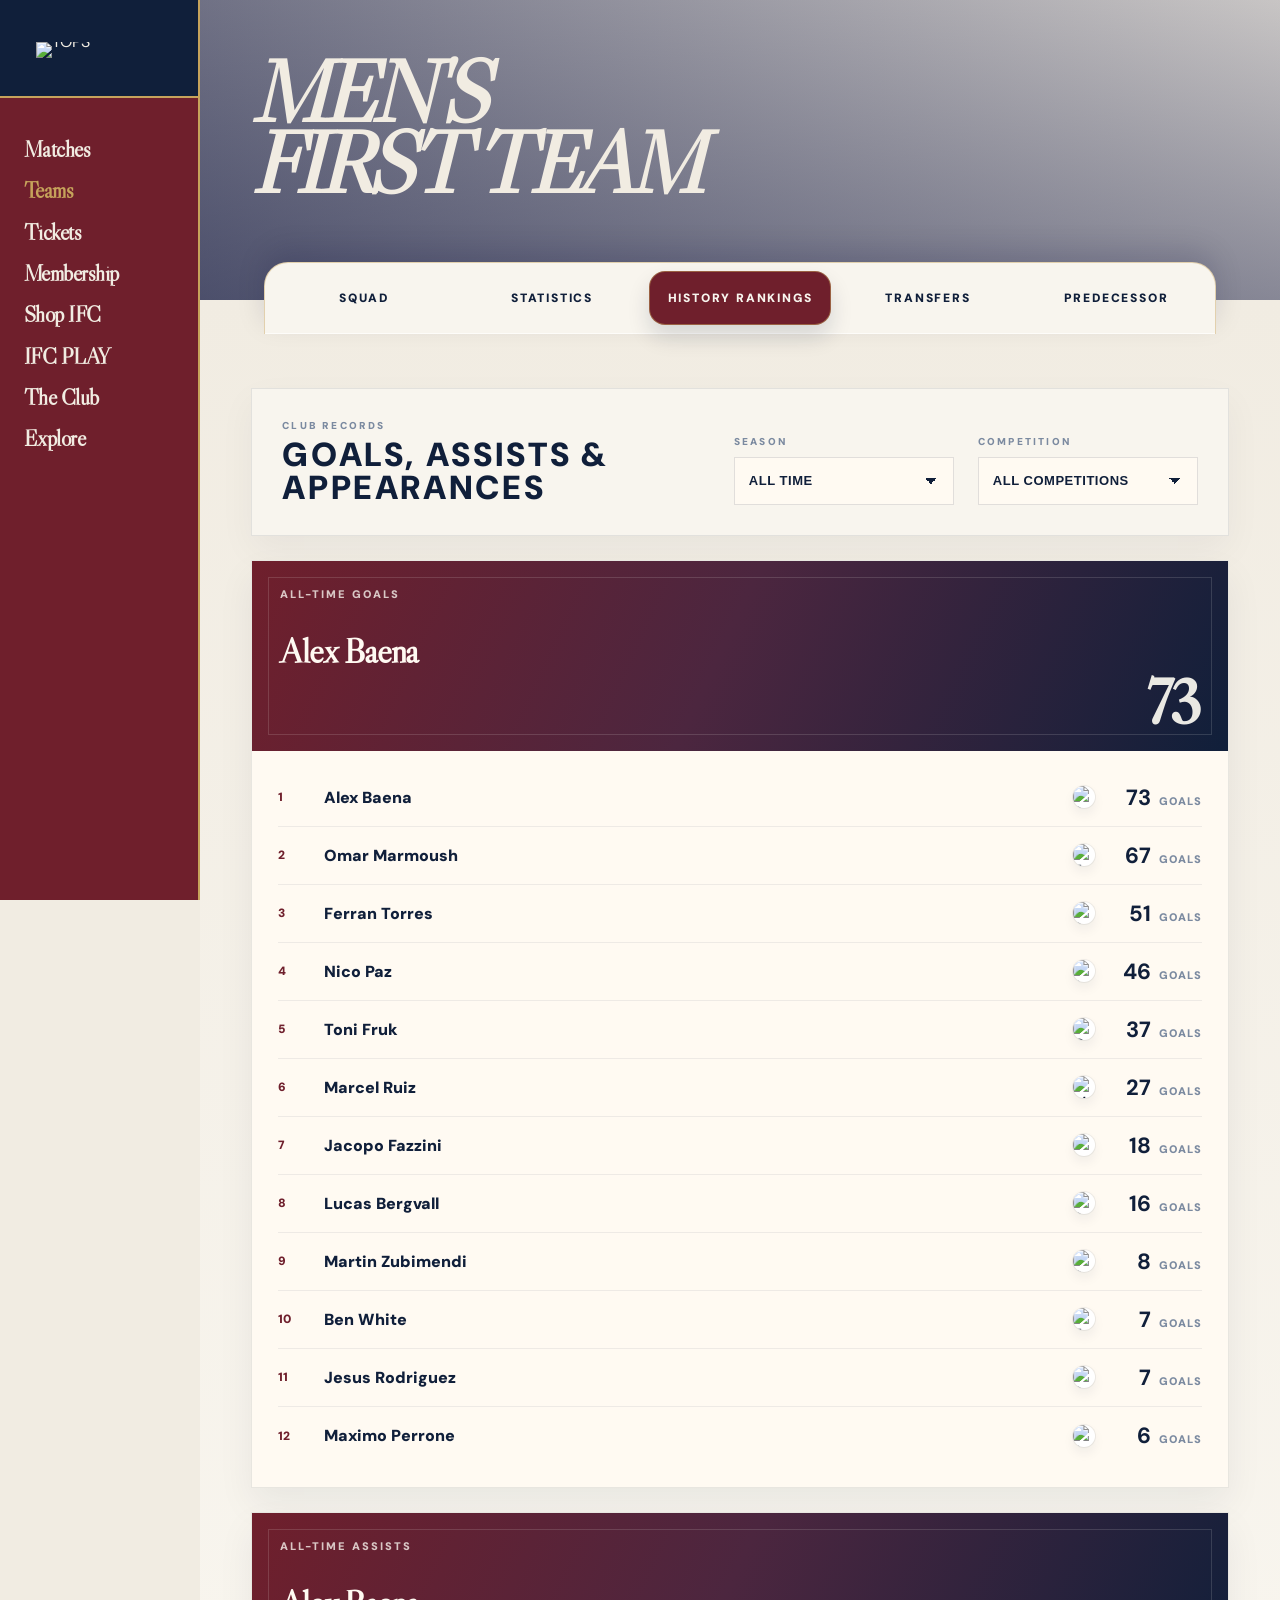
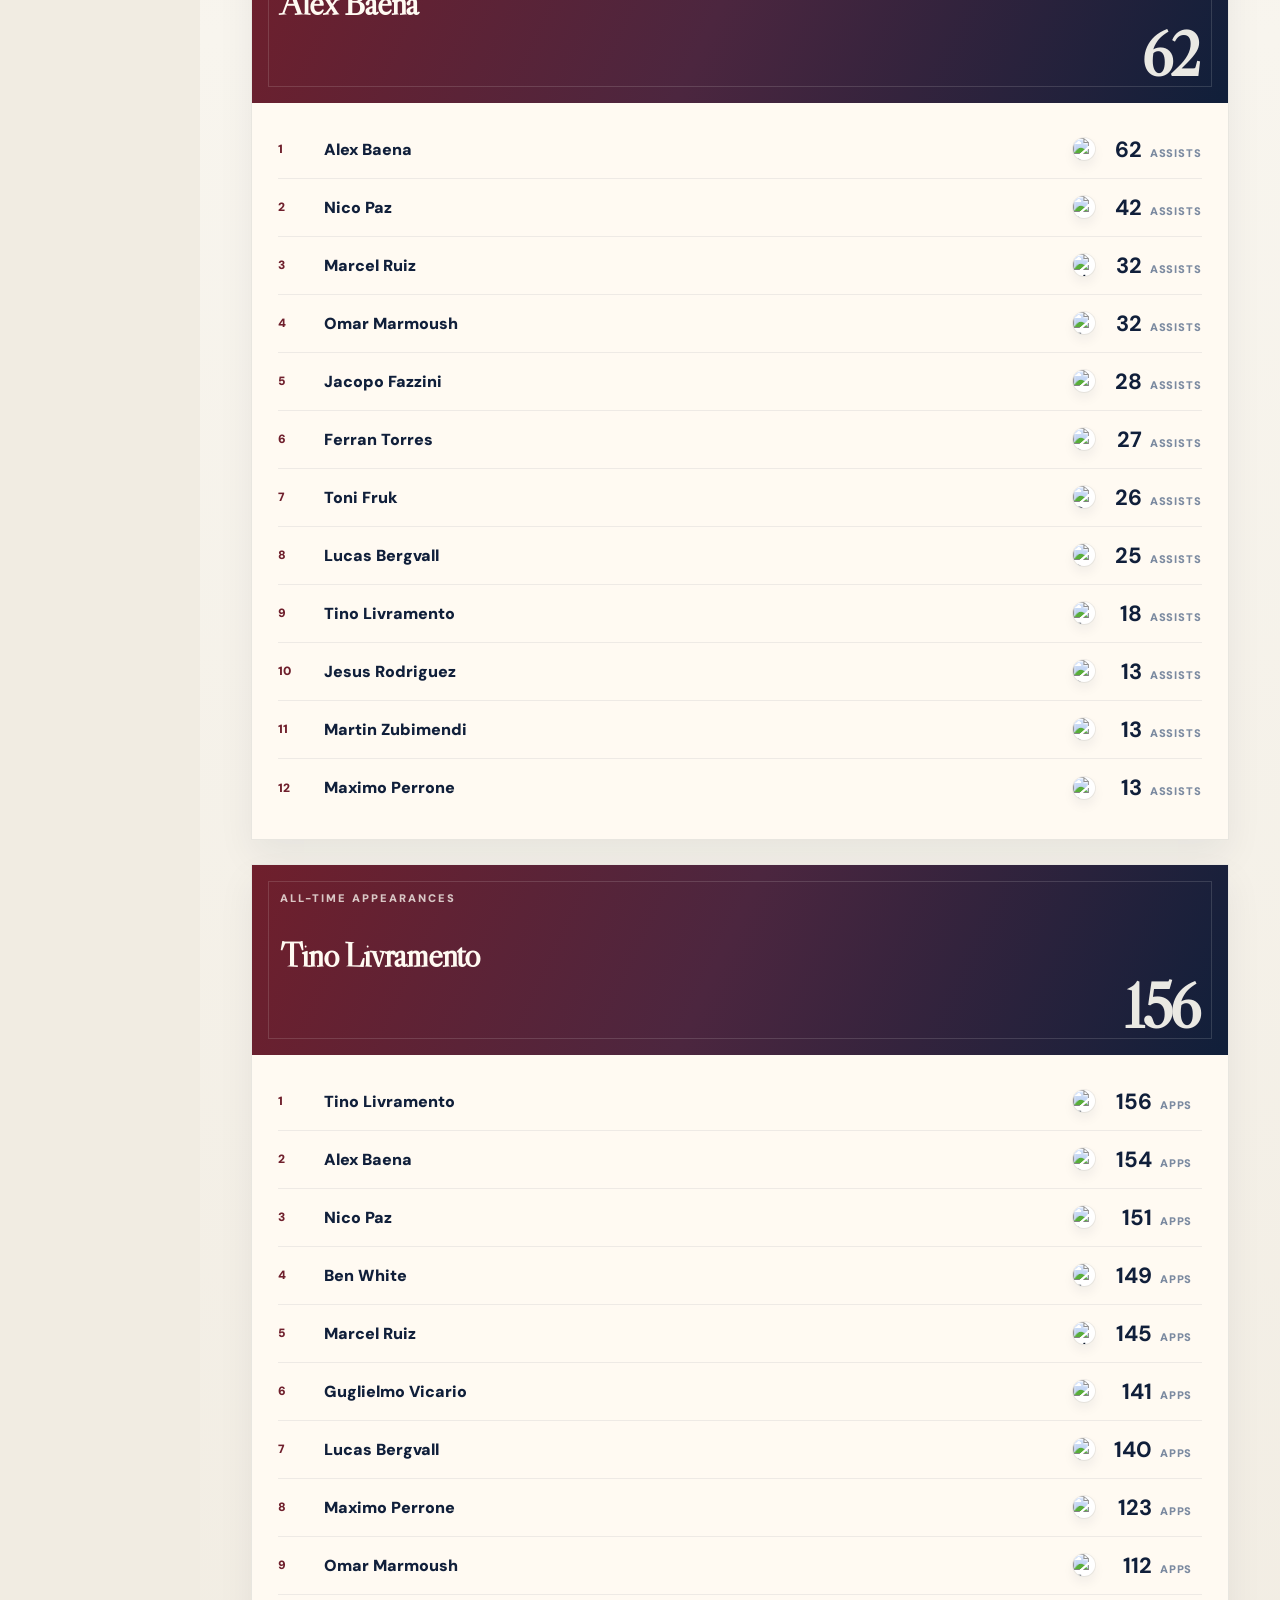
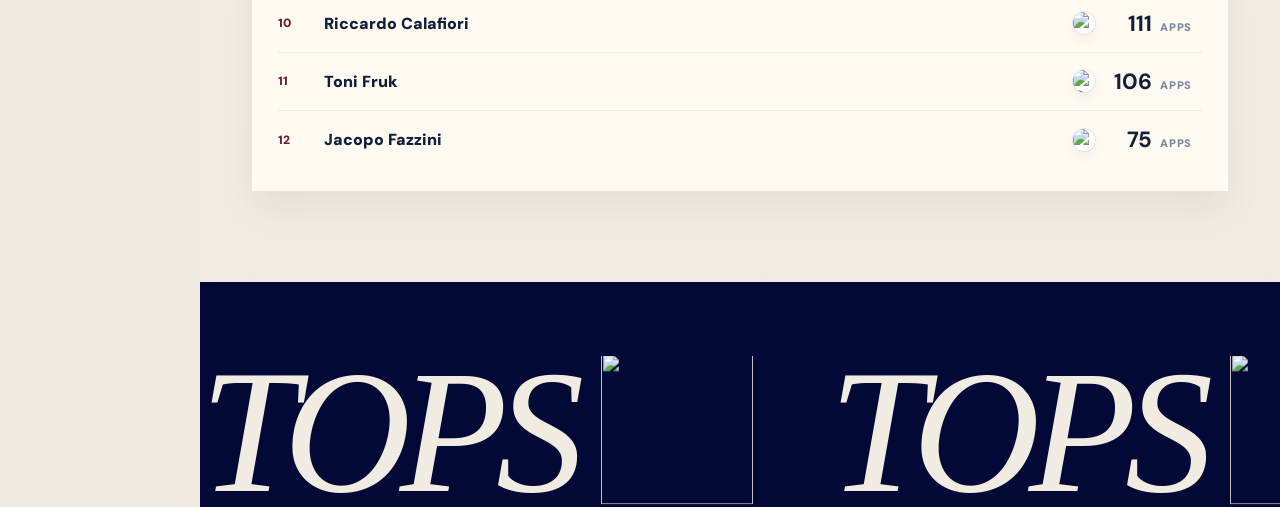
==== history-rankings.html @ 29969f48 "Refine player profiles and rankings" ====
<!doctype html>
<html lang="en">
<head>
  <meta charset="utf-8" />
  <meta name="viewport" content="width=device-width, initial-scale=1" />
  <title>History Rankings | TOPS</title>
  <link rel="preconnect" href="https://fonts.googleapis.com">
  <link rel="preconnect" href="https://fonts.gstatic.com" crossorigin>
  <link href="https://fonts.googleapis.com/css2?family=DM+Sans:wght@400;500;600;700;800;900&family=Libre+Caslon+Display&display=swap" rel="stylesheet">
  <style>
    :root{--ink:#071426;--navy:#101f3a;--burgundy:#6f1f2c;--warm:#f1ece2;--paper:#faf8f3;--line:#101f3a18;--gold:#c6a35b;--muted:#6e7f94}
    *{box-sizing:border-box}
    body{margin:0;background:var(--warm);color:var(--ink);font-family:"DM Sans",sans-serif}
    a{color:inherit;text-decoration:none}
    .rail{position:fixed;z-index:9;inset:0 auto 0 0;width:200px;background:var(--burgundy);color:var(--warm);border-right:2px solid var(--gold);padding:0;display:flex;flex-direction:column;align-items:stretch}
    .rail-brand{display:grid;place-items:center;width:100%;padding:42px 24px 38px;margin:0 0 40px;background:var(--navy);border-bottom:2px solid var(--gold)}.tops-wordmark{display:block;width:126px;max-width:100%;line-height:0;margin:0 auto}.tops-wordmark img{display:block;width:100%;height:auto}
    .rail nav{display:flex;flex-direction:column;gap:18px;padding:0 24px;margin-top:0;color:var(--warm);font:700 22px/1.06 "Libre Caslon Display",Georgia,serif;letter-spacing:-.025em}
    .rail nav a:hover,.rail nav a.active,.rail nav a.is-submenu-active{color:var(--gold)}
    .rail-submenu{position:fixed;z-index:8;top:0;bottom:0;left:200px;width:min(620px,calc(100vw - 200px));background:#f8f5ee;color:var(--navy);border:1px solid var(--burgundy);border-left-width:2px;padding:118px 40px 42px;opacity:0;transform:translateX(-18px);pointer-events:none;transition:opacity .28s ease,transform .28s ease}
    body.submenu-open .rail-submenu{opacity:1;transform:translateX(0);pointer-events:auto}
    .rail-submenu-kicker{margin:0 0 30px;font-size:10px;font-weight:800;letter-spacing:.22em;text-transform:uppercase;color:var(--burgundy)}
    .rail-submenu-list{margin:0;padding:0;list-style:none;border-top:1px solid #101f3a18}
    .rail-submenu-list a{display:flex;align-items:center;justify-content:space-between;gap:34px;padding:28px 0;border-bottom:1px solid #101f3a18;font:clamp(34px,4.2vw,58px)/.95 "Libre Caslon Display",Georgia,serif;letter-spacing:-.035em}
    .rail-submenu-list a:after{content:">";font-family:Georgia,serif;font-size:.82em;line-height:1;transition:transform .2s ease}.rail-submenu-list a:hover{color:var(--burgundy)}.rail-submenu-list a:hover:after{transform:translateX(6px)}
    .page{margin-left:200px;min-height:100vh}
    .team-header{position:relative;min-height:300px;padding:56px 0 0;background:linear-gradient(90deg,rgba(2,9,54,.50),rgba(2,9,54,.10)),url('assets/first-team-header.webp') center/cover no-repeat;display:flex;flex-direction:column;justify-content:space-between}
    .team-header:before{content:"";position:absolute;inset:0;background:linear-gradient(180deg,rgba(2,9,54,.08),rgba(2,9,54,.38));pointer-events:none}.team-heading{position:relative;z-index:1;padding:0 clamp(28px,4vw,64px) 42px}
    h1{font:italic 800 clamp(54px,6.8vw,108px)/.82 "Libre Caslon Display",Georgia,serif;margin:0;color:#f1ece2;letter-spacing:-.055em}h1 span{display:block}
    .tabs{--tab-radius:24px;position:relative;z-index:2;width:min(1180px,calc(100% - clamp(56px,10vw,160px)));margin:0 auto -34px;min-height:72px;background:#f8f5ee;border:1px solid #c6a35b70;border-bottom:0;border-radius:var(--tab-radius) var(--tab-radius) 0 0;display:grid;grid-template-columns:repeat(5,1fr);gap:6px;align-items:start;padding:8px;color:var(--navy);box-shadow:0 -1px 0 #ffffffb0 inset,0 -12px 28px #02093622}
    .tabs a{height:54px;display:grid;place-items:center;border-radius:16px;border:1px solid transparent;font-size:12px;font-weight:900;text-transform:uppercase;letter-spacing:.15em;text-align:center;color:var(--navy);transition:background .22s ease,color .22s ease,border-color .22s ease,box-shadow .22s ease}.tabs a:hover{border-color:#6f1f2c2e;background:#efe7dc;color:var(--burgundy)}.tabs a.active{background:var(--burgundy);border-color:#c6a35b80;color:#f8f5ee;box-shadow:0 12px 22px #101f3a24}
    .rankings{padding:88px clamp(24px,4vw,64px) 90px;background:linear-gradient(180deg,#f1ece2 0%,#f8f5ee 42%,#f1ece2 100%)}
    .record-toolbar{display:grid;grid-template-columns:1fr auto auto;gap:24px;align-items:end;background:#f8f5ee;border:1px solid #101f3a18;padding:30px;margin-bottom:24px;box-shadow:0 14px 34px #101f3a0c}
    .record-copy p{margin:0 0 6px;color:#7b8aa0;font-size:10px;font-weight:900;letter-spacing:.22em;text-transform:uppercase}.record-copy h2{margin:0;color:var(--navy);font:900 clamp(24px,2.6vw,34px)/1 "DM Sans",sans-serif;letter-spacing:.08em;text-transform:uppercase}
    .select-field{display:grid;gap:9px}.select-field span{color:#7b8aa0;font-size:10px;font-weight:900;letter-spacing:.22em;text-transform:uppercase}.select-field select{appearance:none;min-width:220px;height:48px;border:1px solid #101f3a20;background:#fffaf2;color:var(--navy);padding:0 42px 0 14px;font-size:13px;font-weight:800;letter-spacing:.04em;text-transform:uppercase;background-image:linear-gradient(45deg,transparent 50%,var(--navy) 50%),linear-gradient(135deg,var(--navy) 50%,transparent 50%);background-position:calc(100% - 22px) 20px,calc(100% - 16px) 20px;background-size:6px 6px,6px 6px;background-repeat:no-repeat}
    .ranking-grid{display:grid;grid-template-columns:repeat(3,minmax(260px,1fr));gap:24px}.ranking-panel{background:#fffaf2;border:1px solid #101f3a18;min-width:0;box-shadow:0 16px 34px #101f3a10}.leader{position:relative;min-height:190px;padding:26px 28px;background:linear-gradient(115deg,var(--burgundy) 0%,#4c263f 48%,var(--navy) 100%);color:#fff;overflow:hidden}.leader:after{content:"";position:absolute;inset:16px;border:1px solid #f8f5ee24;pointer-events:none}.leader-kicker{position:relative;z-index:1;margin:0 0 34px;color:#f8f5eec8;font-size:11px;font-weight:900;letter-spacing:.18em;text-transform:uppercase}.leader-name{position:relative;z-index:1;max-width:66%;font:800 clamp(29px,2.7vw,42px)/.92 "Libre Caslon Display",Georgia,serif;letter-spacing:-.035em;color:#fffaf2}.leader-value{position:absolute;z-index:1;right:30px;bottom:22px;font:800 clamp(54px,4.9vw,78px)/.82 "Libre Caslon Display",Georgia,serif;letter-spacing:-.055em;color:#f8f5eef0}
    .ranking-list{margin:0;padding:18px 26px 22px;list-style:none}.ranking-row{display:grid;grid-template-columns:32px minmax(0,1fr) 24px 92px;gap:14px;align-items:center;min-height:58px;border-bottom:1px solid #101f3a12}.ranking-row:last-child{border-bottom:0}.rank{color:var(--burgundy);font-size:12px;font-weight:900}.player-name{min-width:0;color:var(--navy);font-size:16px;font-weight:900;white-space:nowrap;overflow:hidden;text-overflow:ellipsis}.rank-flag{width:22px;height:22px;justify-self:center;border-radius:999px;overflow:hidden;background:#fff;box-shadow:0 0 0 1px #101f3a10,0 6px 12px #101f3a10}.rank-flag img{display:block;width:100%;height:100%;object-fit:cover}.score{display:flex;align-items:baseline;justify-content:flex-end;gap:8px;color:var(--navy);font-weight:900;text-align:right;white-space:nowrap}.score b{font-size:22px;min-width:28px;text-align:right}.score span{min-width:42px;color:#7b8aa0;font-size:11px;font-weight:900;letter-spacing:.08em;text-transform:uppercase;text-align:left}
    .empty-state{padding:34px 26px;color:#7b8aa0;font-weight:800}
    footer{background:#020936;color:#f1ece2;padding:74px 0 0;overflow:hidden}.tops-pattern{overflow:hidden}.tops-pattern-track{display:flex;align-items:center;gap:76px;width:max-content;animation:topsMarquee 24s linear infinite}.tops-pattern-item{display:flex;align-items:center;gap:.16em;white-space:nowrap;color:#f1ece2;font:italic clamp(128px,13.8vw,228px)/.78 Georgia,serif;letter-spacing:-.065em;text-transform:uppercase}.tops-pattern-item img{width:.86em;height:.86em;object-fit:contain;display:block;transform:translateY(-.015em)}@keyframes topsMarquee{from{transform:translateX(0)}to{transform:translateX(-50%)}}
    @media(max-width:1280px){.ranking-grid{grid-template-columns:1fr}.leader-name{max-width:76%}}@media(max-width:900px){.record-toolbar{grid-template-columns:1fr}.select-field select{width:100%;min-width:0}}@media(max-width:760px){.rail,.rail-submenu{display:none}.page{margin-left:0}.tabs{width:calc(100% - 24px);grid-template-columns:repeat(2,1fr);border-radius:24px 24px 0 0}.rankings{padding:70px 12px}.record-toolbar{padding:22px}.ranking-list{padding:14px 16px 18px}.ranking-row{grid-template-columns:28px minmax(0,1fr) 22px 82px;gap:9px}.rank-flag{width:19px;height:19px}.score b{font-size:20px;min-width:24px}.score span{min-width:38px;font-size:10px}.leader{min-height:170px}.leader-value{font-size:52px}.player-name{font-size:14px}}
  </style>
</head>
<body>
  <aside class="rail">
    <a class="rail-brand" href="index.html#top" aria-label="TOPS home"><span class="tops-wordmark"><img src="assets/sidebar-sculpture-logo.webp" alt="TOPS"></span></a>
    <nav><a href="index.html#fixtures" data-menu="matches">Matches</a><a class="active" href="mens-first-team.html" data-menu="teams">Teams</a><a href="index.html#tickets" data-menu="tickets">Tickets</a><a href="index.html#membership" data-menu="membership">Membership</a><a href="index.html#shop" data-menu="shop">Shop IFC</a><a href="index.html#play" data-menu="play">IFC PLAY</a><a href="index.html#club" data-menu="club">The Club</a><a href="index.html#latest" data-menu="explore">Explore</a></nav>
  </aside>
  <aside class="rail-submenu" aria-hidden="true"><p class="rail-submenu-kicker">Teams</p><ul class="rail-submenu-list"></ul></aside>
  <main class="page">
    <header class="team-header"><div class="team-heading"><h1><span>MEN'S</span><span>FIRST TEAM</span></h1></div><nav class="tabs"><a href="mens-first-team.html#squad">Squad</a><a href="mens-first-team.html#stats">Statistics</a><a class="active" href="history-rankings.html">History Rankings</a><a href="transfer-history.html">Transfers</a><a href="predecessor-players.html">Predecessor</a></nav></header>
    <section class="rankings">
      <div class="record-toolbar">
        <div class="record-copy"><p>Club Records</p><h2>Goals, Assists &amp; Appearances</h2></div>
        <label class="select-field"><span>Season</span><select data-season-filter></select></label>
        <label class="select-field"><span>Competition</span><select data-competition-filter></select></label>
      </div>
      <div class="ranking-grid" data-ranking-grid></div>
    </section>
    <footer><div class="tops-pattern" aria-label="TOPS brand pattern"><div class="tops-pattern-track"><span class="tops-pattern-item">TOPS <img src="assets/islington-hat-cream-transparent.webp" alt=""></span><span class="tops-pattern-item">TOPS <img src="assets/islington-hat-cream-transparent.webp" alt=""></span><span class="tops-pattern-item">TOPS <img src="assets/islington-hat-cream-transparent.webp" alt=""></span><span class="tops-pattern-item">TOPS <img src="assets/islington-hat-cream-transparent.webp" alt=""></span><span class="tops-pattern-item">TOPS <img src="assets/islington-hat-cream-transparent.webp" alt=""></span><span class="tops-pattern-item">TOPS <img src="assets/islington-hat-cream-transparent.webp" alt=""></span></div></div></footer>
  </main>
  <script src="assets/player-data.js"></script>
  <script src="assets/predecessor-player-data.js"></script>
  <script>
    const currentPlayers = (window.TOPS_PLAYER_DATA || []).map((player) => ({ ...player, archiveType: "current" }));
    const predecessorPlayers = (window.TOPS_PREDECESSOR_PLAYER_DATA || []).map((player) => ({ ...player, archiveType: "predecessor" }));
    const players = [...currentPlayers, ...predecessorPlayers];
    const seasonFilter = document.querySelector('[data-season-filter]');
    const competitionFilter = document.querySelector('[data-competition-filter]');
    const grid = document.querySelector('[data-ranking-grid]');
    const metrics = [
      { key: "goals", title: "All-Time Goals", unit: "Goals" },
      { key: "assists", title: "All-Time Assists", unit: "Assists" },
      { key: "appearances", title: "All-Time Appearances", unit: "Apps" }
    ];
    const statRowsFor = (player) => player.seasonStats?.length ? player.seasonStats : [{ season: "Unlisted", competition: "All competitions", ...player.stats }];
    const seasons = [...new Set(players.flatMap((player) => statRowsFor(player).map((row) => row.season).filter(Boolean)))].sort().reverse();
    const competitions = [...new Set(players.flatMap((player) => statRowsFor(player).map((row) => row.competition).filter(Boolean)))].sort();
    const setOptions = (select, options) => {
      select.innerHTML = options.map((item) => `<option value="${item.value}">${item.label}</option>`).join('');
    };
    setOptions(seasonFilter, [{ value: "all", label: "All time" }, ...seasons.map((season) => ({ value: season, label: season }))]);
    setOptions(competitionFilter, [{ value: "all", label: "All competitions" }, ...competitions.map((competition) => ({ value: competition, label: competition }))]);
    const detailHref = (player) => `${player.archiveType === "predecessor" ? "predecessor-detail.html" : "player-detail.html"}?id=${player.id}`;
    const filteredRowsFor = (player) => {
      const selectedSeason = seasonFilter.value;
      const selectedCompetition = competitionFilter.value;
      return statRowsFor(player).filter((row) => {
        const seasonMatch = selectedSeason === "all" || row.season === selectedSeason;
        const competitionMatch = selectedCompetition === "all" || row.competition === selectedCompetition;
        return seasonMatch && competitionMatch;
      });
    };
    const aggregatePlayer = (player, metric) => {
      const value = filteredRowsFor(player).reduce((sum, row) => sum + Number(row[metric] ?? 0), 0);
      return { player, value };
    };
    const buildRanking = (metric) => players
      .map((player) => aggregatePlayer(player, metric.key))
      .filter((entry) => entry.value > 0)
      .sort((a, b) => b.value - a.value || a.player.name.localeCompare(b.player.name))
      .slice(0, 12);
    const renderPanel = (metric) => {
      const ranking = buildRanking(metric);
      const leader = ranking[0];
      if (!leader) {
        return `<article class="ranking-panel"><div class="leader"><p class="leader-kicker">${metric.title}</p><div class="leader-name">No Records</div><div class="leader-value">0</div></div><div class="empty-state">No data for this filter.</div></article>`;
      }
      return `
        <article class="ranking-panel">
          <div class="leader"><p class="leader-kicker">${metric.title}</p><div class="leader-name">${leader.player.name}</div><div class="leader-value">${leader.value}</div></div>
          <ol class="ranking-list">
            ${ranking.map((entry, index) => `
              <li class="ranking-row">
                <span class="rank">${index + 1}</span>
                <a class="player-name" href="${detailHref(entry.player)}">${entry.player.name}</a>
                <span class="rank-flag"><img src="${entry.player.flag}" alt="${entry.player.nationality}"></span>
                <span class="score"><b>${entry.value}</b><span>${metric.unit}</span></span>
              </li>
            `).join('')}
          </ol>
        </article>
      `;
    };
    const renderRankings = () => {
      grid.innerHTML = metrics.map(renderPanel).join('');
    };
    seasonFilter.addEventListener('change', renderRankings);
    competitionFilter.addEventListener('change', renderRankings);
    renderRankings();

    const rail = document.querySelector('.rail');
    const railLinks = [...document.querySelectorAll('.rail nav a')];
    const submenu = document.querySelector('.rail-submenu');
    const submenuKicker = document.querySelector('.rail-submenu-kicker');
    const submenuList = document.querySelector('.rail-submenu-list');
    let submenuCloseTimer;
    const submenuItems = {
      matches: ['Fixtures', 'Results', 'Tables', 'Match centre', 'Borough Cup'],
      teams: [{ label: "Men's First Team", href: 'mens-first-team.html' }, { label: "History Rankings", href: 'history-rankings.html' }, { label: "Transfer History", href: 'transfer-history.html' }, { label: "Predecessor Players", href: 'predecessor-players.html' }, "Women's First Team", "Men's U21", "Women's U19", "Men's U18"],
      tickets: ['Home tickets', 'Away tickets', 'Premium', 'Season tickets', 'Ticket exchange'],
      membership: ['Join TOPS', 'Renew membership', 'Member benefits', 'Ticket access', 'Account'],
      shop: ['Home kit', 'Away kit', 'Training wear', 'Lifestyle', 'Accessories'],
      play: ['Live stream', 'Highlights', 'Interviews', 'Documentaries', 'Archive'],
      club: ['History', 'Stadium', 'Community', 'Foundation', 'Contact'],
      explore: ['Latest news', 'Gallery', 'Video', 'Features', 'Visit N5']
    };
    const keepSubmenuOpen = () => clearTimeout(submenuCloseTimer);
    const closeSubmenu = () => {
      document.body.classList.remove('submenu-open');
      submenu.setAttribute('aria-hidden', 'true');
      railLinks.forEach((link) => link.classList.remove('is-submenu-active'));
    };
    const scheduleSubmenuClose = () => {
      clearTimeout(submenuCloseTimer);
      submenuCloseTimer = setTimeout(closeSubmenu, 120);
    };
    const openSubmenu = (link) => {
      const key = link.dataset.menu;
      if (!key || !submenuItems[key]) return;
      keepSubmenuOpen();
      submenuKicker.textContent = link.textContent.trim();
      submenuList.innerHTML = submenuItems[key].map((item) => {
        const label = typeof item === 'string' ? item : item.label;
        const href = typeof item === 'string' ? '#' : item.href;
        return `<li><a href="${href}">${label}</a></li>`;
      }).join('');
      railLinks.forEach((item) => item.classList.toggle('is-submenu-active', item === link));
      submenu.setAttribute('aria-hidden', 'false');
      document.body.classList.add('submenu-open');
    };
    railLinks.forEach((link) => {
      link.addEventListener('mouseenter', () => openSubmenu(link));
      link.addEventListener('focus', () => openSubmenu(link));
    });
    rail.addEventListener('mouseleave', scheduleSubmenuClose);
    rail.addEventListener('mouseenter', keepSubmenuOpen);
    submenu.addEventListener('mouseleave', scheduleSubmenuClose);
    submenu.addEventListener('mouseenter', keepSubmenuOpen);
  </script>
</body>
</html>
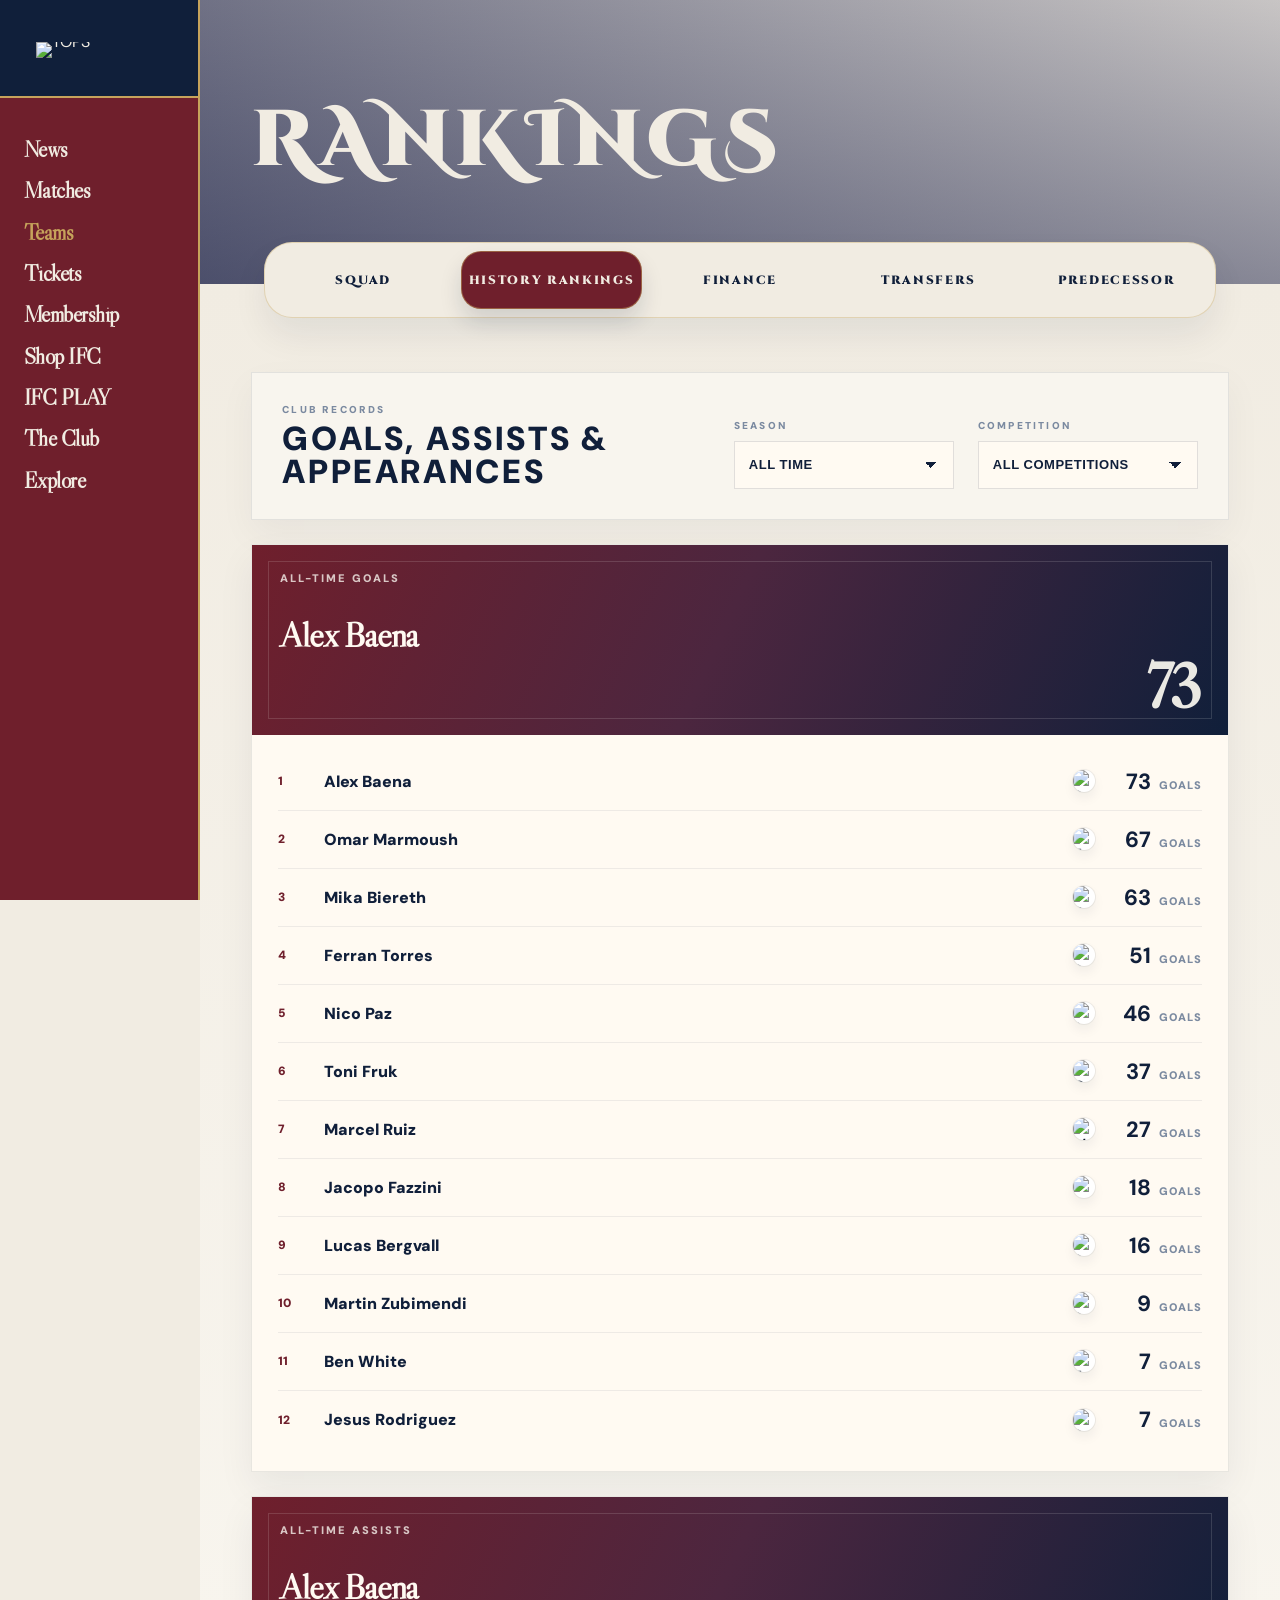
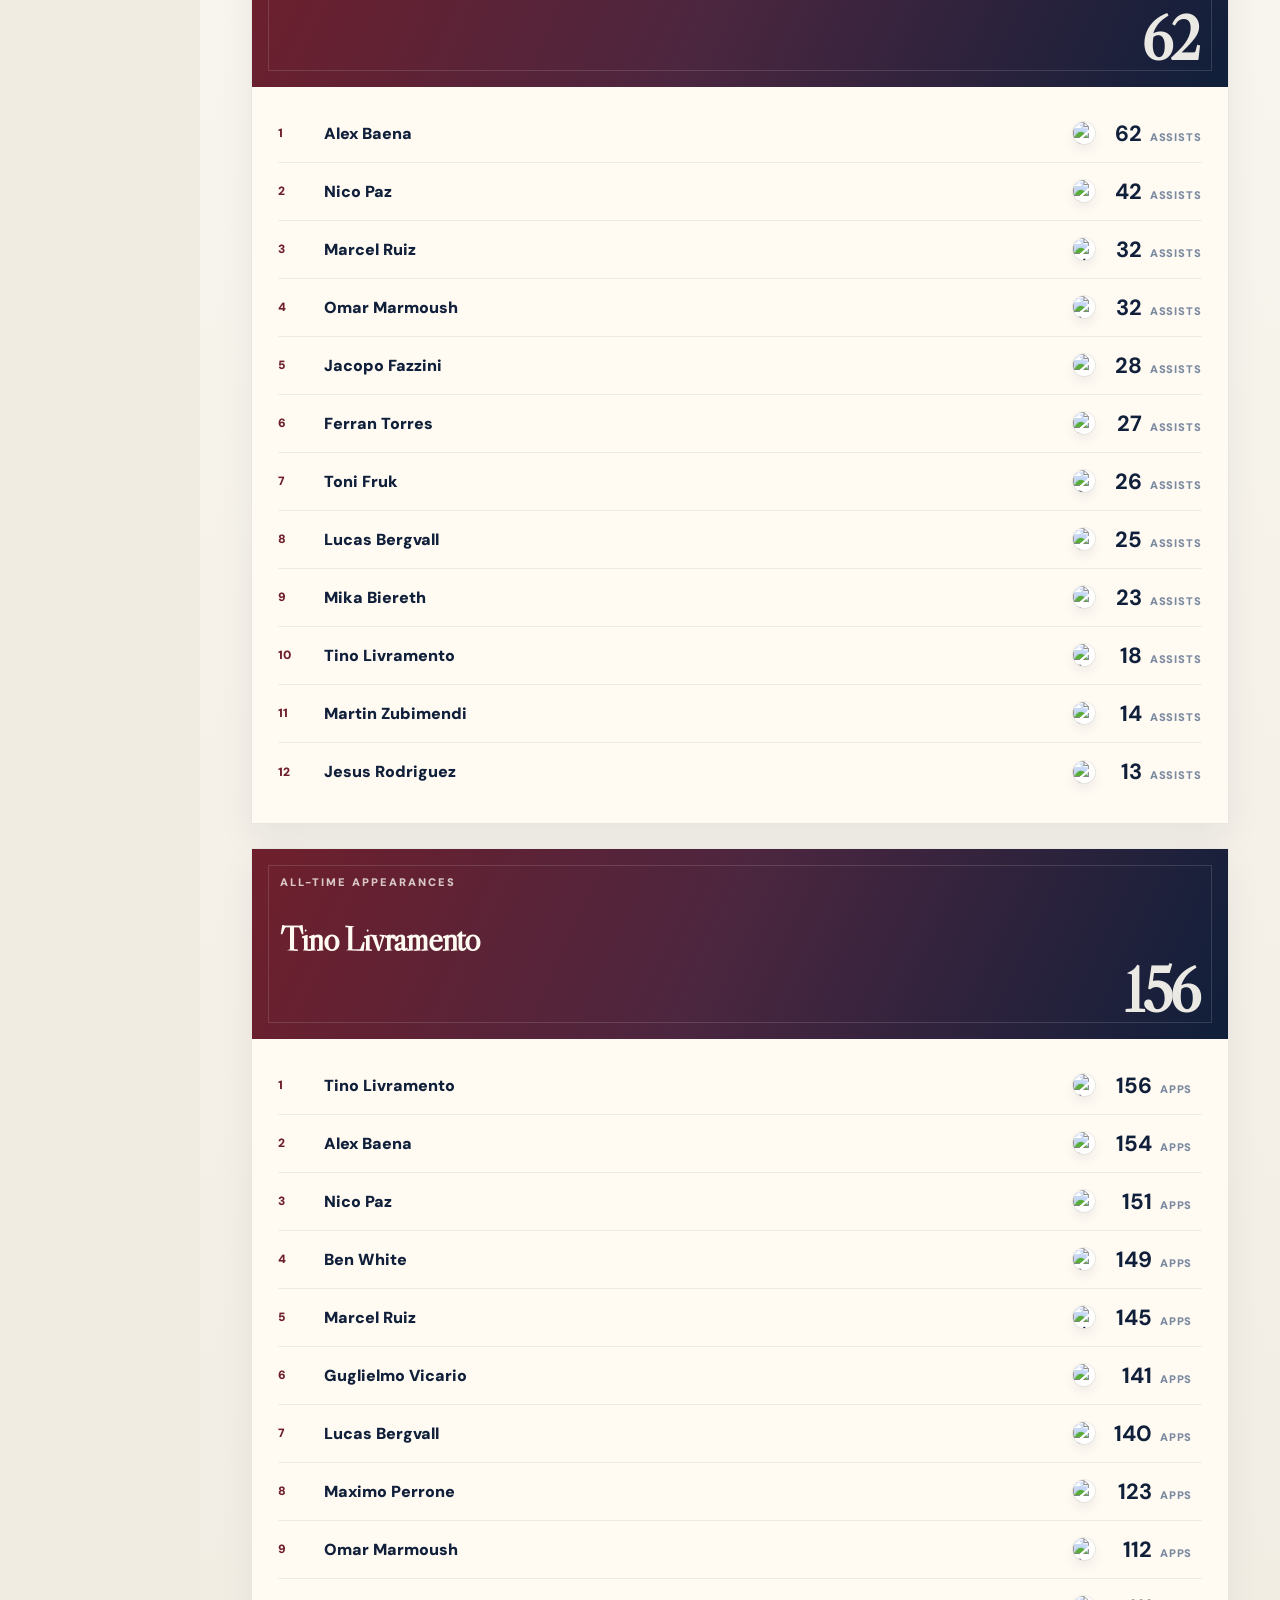
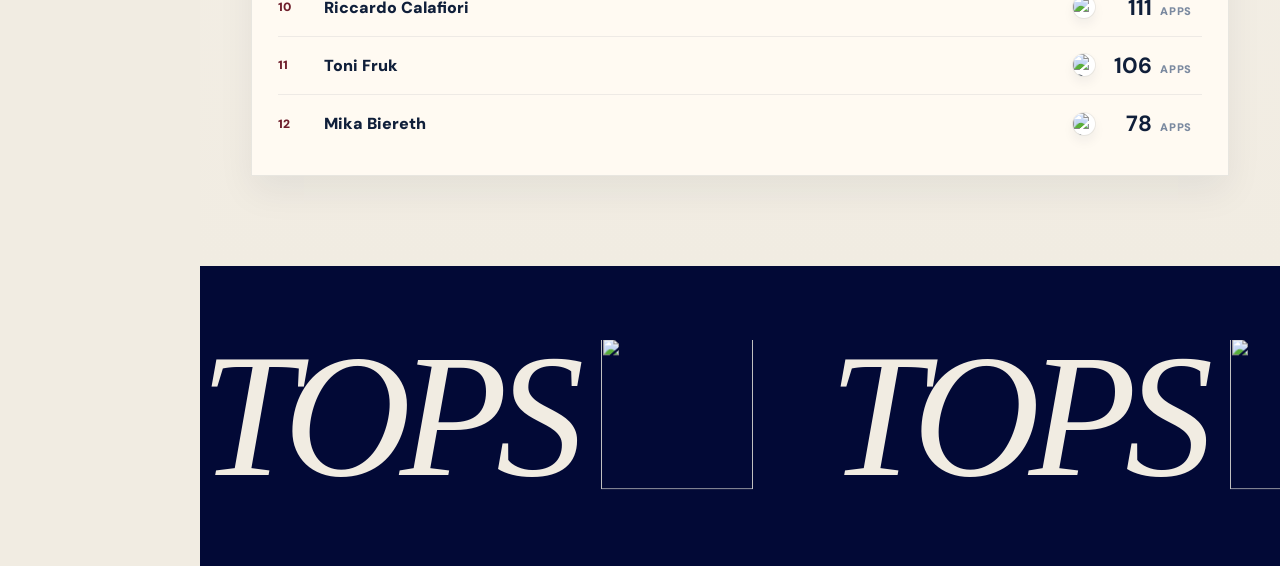
==== commit 93064b13: "Update Islington FC news and squad archive" ====
--- a/history-rankings.html
+++ b/history-rankings.html
@@ -6,7 +6,7 @@
   <title>History Rankings | TOPS</title>
   <link rel="preconnect" href="https://fonts.googleapis.com">
   <link rel="preconnect" href="https://fonts.gstatic.com" crossorigin>
-  <link href="https://fonts.googleapis.com/css2?family=DM+Sans:wght@400;500;600;700;800;900&family=Libre+Caslon+Display&display=swap" rel="stylesheet">
+  <link href="https://fonts.googleapis.com/css2?family=Cinzel+Decorative:wght@700;900&family=Cinzel:wght@700;800;900&family=DM+Sans:wght@400;500;600;700;800;900&family=Libre+Caslon+Display&display=swap" rel="stylesheet">
   <style>
     :root{--ink:#071426;--navy:#101f3a;--burgundy:#6f1f2c;--warm:#f1ece2;--paper:#faf8f3;--line:#101f3a18;--gold:#c6a35b;--muted:#6e7f94}
     *{box-sizing:border-box}
@@ -23,11 +23,11 @@
     .rail-submenu-list a{display:flex;align-items:center;justify-content:space-between;gap:34px;padding:28px 0;border-bottom:1px solid #101f3a18;font:clamp(34px,4.2vw,58px)/.95 "Libre Caslon Display",Georgia,serif;letter-spacing:-.035em}
     .rail-submenu-list a:after{content:">";font-family:Georgia,serif;font-size:.82em;line-height:1;transition:transform .2s ease}.rail-submenu-list a:hover{color:var(--burgundy)}.rail-submenu-list a:hover:after{transform:translateX(6px)}
     .page{margin-left:200px;min-height:100vh}
-    .team-header{position:relative;min-height:300px;padding:56px 0 0;background:linear-gradient(90deg,rgba(2,9,54,.50),rgba(2,9,54,.10)),url('assets/first-team-header.webp') center/cover no-repeat;display:flex;flex-direction:column;justify-content:space-between}
-    .team-header:before{content:"";position:absolute;inset:0;background:linear-gradient(180deg,rgba(2,9,54,.08),rgba(2,9,54,.38));pointer-events:none}.team-heading{position:relative;z-index:1;padding:0 clamp(28px,4vw,64px) 42px}
-    h1{font:italic 800 clamp(54px,6.8vw,108px)/.82 "Libre Caslon Display",Georgia,serif;margin:0;color:#f1ece2;letter-spacing:-.055em}h1 span{display:block}
-    .tabs{--tab-radius:24px;position:relative;z-index:2;width:min(1180px,calc(100% - clamp(56px,10vw,160px)));margin:0 auto -34px;min-height:72px;background:#f8f5ee;border:1px solid #c6a35b70;border-bottom:0;border-radius:var(--tab-radius) var(--tab-radius) 0 0;display:grid;grid-template-columns:repeat(5,1fr);gap:6px;align-items:start;padding:8px;color:var(--navy);box-shadow:0 -1px 0 #ffffffb0 inset,0 -12px 28px #02093622}
-    .tabs a{height:54px;display:grid;place-items:center;border-radius:16px;border:1px solid transparent;font-size:12px;font-weight:900;text-transform:uppercase;letter-spacing:.15em;text-align:center;color:var(--navy);transition:background .22s ease,color .22s ease,border-color .22s ease,box-shadow .22s ease}.tabs a:hover{border-color:#6f1f2c2e;background:#efe7dc;color:var(--burgundy)}.tabs a.active{background:var(--burgundy);border-color:#c6a35b80;color:#f8f5ee;box-shadow:0 12px 22px #101f3a24}
+    .team-header{position:relative;min-height:284px;padding:56px 0 0;background:linear-gradient(90deg,rgba(2,9,54,.50),rgba(2,9,54,.10)),url('assets/first-team-header.webp') center/cover no-repeat;display:flex;flex-direction:column;justify-content:space-between}
+    .team-header:before{content:"";position:absolute;inset:0;background:linear-gradient(180deg,rgba(2,9,54,.08),rgba(2,9,54,.38));pointer-events:none}.team-heading{position:absolute;z-index:1;inset:0;display:flex;align-items:center;padding:0 clamp(28px,4vw,64px)}
+    h1{font:900 clamp(46px,6.2vw,96px)/.86 "Cinzel Decorative","Cinzel",serif;margin:0;color:#f1ece2;letter-spacing:.08em;white-space:nowrap;text-transform:uppercase}h1 span{display:inline}
+    .tabs{--tab-radius:28px;position:absolute;left:50%;bottom:-34px;transform:translateX(-50%);z-index:2;width:min(1280px,calc(100% - clamp(56px,10vw,160px)));margin:0;min-height:76px;background:var(--warm);border:1px solid #c6a35b5c;border-radius:var(--tab-radius);display:grid;grid-template-columns:repeat(5,1fr);gap:8px;align-items:center;padding:8px;color:var(--navy);box-shadow:0 18px 34px #101f3a12}
+    .tabs a{height:58px;display:grid;place-items:center;border-radius:20px;border:1px solid transparent;font-family:"Cinzel",serif;font-size:12px;font-weight:900;text-transform:uppercase;letter-spacing:.14em;text-align:center;color:var(--navy);transition:background .22s ease,color .22s ease,border-color .22s ease,box-shadow .22s ease}.tabs a:hover{border-color:#6f1f2c26;background:#efe7dc;color:var(--burgundy)}.tabs a.active{background:var(--burgundy);border-color:#c6a35b80;color:var(--warm);box-shadow:0 12px 22px #101f3a24}
     .rankings{padding:88px clamp(24px,4vw,64px) 90px;background:linear-gradient(180deg,#f1ece2 0%,#f8f5ee 42%,#f1ece2 100%)}
     .record-toolbar{display:grid;grid-template-columns:1fr auto auto;gap:24px;align-items:end;background:#f8f5ee;border:1px solid #101f3a18;padding:30px;margin-bottom:24px;box-shadow:0 14px 34px #101f3a0c}
     .record-copy p{margin:0 0 6px;color:#7b8aa0;font-size:10px;font-weight:900;letter-spacing:.22em;text-transform:uppercase}.record-copy h2{margin:0;color:var(--navy);font:900 clamp(24px,2.6vw,34px)/1 "DM Sans",sans-serif;letter-spacing:.08em;text-transform:uppercase}
@@ -35,18 +35,18 @@
     .ranking-grid{display:grid;grid-template-columns:repeat(3,minmax(260px,1fr));gap:24px}.ranking-panel{background:#fffaf2;border:1px solid #101f3a18;min-width:0;box-shadow:0 16px 34px #101f3a10}.leader{position:relative;min-height:190px;padding:26px 28px;background:linear-gradient(115deg,var(--burgundy) 0%,#4c263f 48%,var(--navy) 100%);color:#fff;overflow:hidden}.leader:after{content:"";position:absolute;inset:16px;border:1px solid #f8f5ee24;pointer-events:none}.leader-kicker{position:relative;z-index:1;margin:0 0 34px;color:#f8f5eec8;font-size:11px;font-weight:900;letter-spacing:.18em;text-transform:uppercase}.leader-name{position:relative;z-index:1;max-width:66%;font:800 clamp(29px,2.7vw,42px)/.92 "Libre Caslon Display",Georgia,serif;letter-spacing:-.035em;color:#fffaf2}.leader-value{position:absolute;z-index:1;right:30px;bottom:22px;font:800 clamp(54px,4.9vw,78px)/.82 "Libre Caslon Display",Georgia,serif;letter-spacing:-.055em;color:#f8f5eef0}
     .ranking-list{margin:0;padding:18px 26px 22px;list-style:none}.ranking-row{display:grid;grid-template-columns:32px minmax(0,1fr) 24px 92px;gap:14px;align-items:center;min-height:58px;border-bottom:1px solid #101f3a12}.ranking-row:last-child{border-bottom:0}.rank{color:var(--burgundy);font-size:12px;font-weight:900}.player-name{min-width:0;color:var(--navy);font-size:16px;font-weight:900;white-space:nowrap;overflow:hidden;text-overflow:ellipsis}.rank-flag{width:22px;height:22px;justify-self:center;border-radius:999px;overflow:hidden;background:#fff;box-shadow:0 0 0 1px #101f3a10,0 6px 12px #101f3a10}.rank-flag img{display:block;width:100%;height:100%;object-fit:cover}.score{display:flex;align-items:baseline;justify-content:flex-end;gap:8px;color:var(--navy);font-weight:900;text-align:right;white-space:nowrap}.score b{font-size:22px;min-width:28px;text-align:right}.score span{min-width:42px;color:#7b8aa0;font-size:11px;font-weight:900;letter-spacing:.08em;text-transform:uppercase;text-align:left}
     .empty-state{padding:34px 26px;color:#7b8aa0;font-weight:800}
-    footer{background:#020936;color:#f1ece2;padding:74px 0 0;overflow:hidden}.tops-pattern{overflow:hidden}.tops-pattern-track{display:flex;align-items:center;gap:76px;width:max-content;animation:topsMarquee 24s linear infinite}.tops-pattern-item{display:flex;align-items:center;gap:.16em;white-space:nowrap;color:#f1ece2;font:italic clamp(128px,13.8vw,228px)/.78 Georgia,serif;letter-spacing:-.065em;text-transform:uppercase}.tops-pattern-item img{width:.86em;height:.86em;object-fit:contain;display:block;transform:translateY(-.015em)}@keyframes topsMarquee{from{transform:translateX(0)}to{transform:translateX(-50%)}}
-    @media(max-width:1280px){.ranking-grid{grid-template-columns:1fr}.leader-name{max-width:76%}}@media(max-width:900px){.record-toolbar{grid-template-columns:1fr}.select-field select{width:100%;min-width:0}}@media(max-width:760px){.rail,.rail-submenu{display:none}.page{margin-left:0}.tabs{width:calc(100% - 24px);grid-template-columns:repeat(2,1fr);border-radius:24px 24px 0 0}.rankings{padding:70px 12px}.record-toolbar{padding:22px}.ranking-list{padding:14px 16px 18px}.ranking-row{grid-template-columns:28px minmax(0,1fr) 22px 82px;gap:9px}.rank-flag{width:19px;height:19px}.score b{font-size:20px;min-width:24px}.score span{min-width:38px;font-size:10px}.leader{min-height:170px}.leader-value{font-size:52px}.player-name{font-size:14px}}
+    footer{height:300px;background:#020936;color:#f1ece2;overflow:hidden;display:flex;align-items:center}.tops-pattern{width:100%;overflow:hidden}.tops-pattern-track{display:flex;align-items:center;gap:76px;width:max-content;animation:topsMarquee 24s linear infinite}.tops-pattern-item{display:flex;align-items:center;gap:.16em;white-space:nowrap;color:#f1ece2;font:italic clamp(128px,13.8vw,228px)/.78 Georgia,serif;letter-spacing:-.065em;text-transform:uppercase}.tops-pattern-item img{width:.86em;height:.86em;object-fit:contain;display:block;transform:translateY(-.015em)}@keyframes topsMarquee{from{transform:translateX(0)}to{transform:translateX(-50%)}}
+    @media(max-width:1280px){.ranking-grid{grid-template-columns:1fr}.leader-name{max-width:76%}}@media(max-width:900px){.record-toolbar{grid-template-columns:1fr}.select-field select{width:100%;min-width:0}}@media(max-width:760px){.rail,.rail-submenu{display:none}.page{margin-left:0}.tabs{width:calc(100% - 24px);grid-template-columns:repeat(2,1fr);border-radius:24px}.rankings{padding:70px 12px}.record-toolbar{padding:22px}.ranking-list{padding:14px 16px 18px}.ranking-row{grid-template-columns:28px minmax(0,1fr) 22px 82px;gap:9px}.rank-flag{width:19px;height:19px}.score b{font-size:20px;min-width:24px}.score span{min-width:38px;font-size:10px}.leader{min-height:170px}.leader-value{font-size:52px}.player-name{font-size:14px}}
   </style>
 </head>
 <body>
   <aside class="rail">
     <a class="rail-brand" href="index.html#top" aria-label="TOPS home"><span class="tops-wordmark"><img src="assets/sidebar-sculpture-logo.webp" alt="TOPS"></span></a>
-    <nav><a href="index.html#fixtures" data-menu="matches">Matches</a><a class="active" href="mens-first-team.html" data-menu="teams">Teams</a><a href="index.html#tickets" data-menu="tickets">Tickets</a><a href="index.html#membership" data-menu="membership">Membership</a><a href="index.html#shop" data-menu="shop">Shop IFC</a><a href="index.html#play" data-menu="play">IFC PLAY</a><a href="index.html#club" data-menu="club">The Club</a><a href="index.html#latest" data-menu="explore">Explore</a></nav>
+    <nav><a href="news.html">News</a><a href="index.html#fixtures" data-menu="matches">Matches</a><a class="active" href="mens-first-team.html" data-menu="teams">Teams</a><a href="index.html#tickets" data-menu="tickets">Tickets</a><a href="index.html#membership" data-menu="membership">Membership</a><a href="index.html#shop" data-menu="shop">Shop IFC</a><a href="index.html#play" data-menu="play">IFC PLAY</a><a href="index.html#club" data-menu="club">The Club</a><a href="index.html#latest" data-menu="explore">Explore</a></nav>
   </aside>
   <aside class="rail-submenu" aria-hidden="true"><p class="rail-submenu-kicker">Teams</p><ul class="rail-submenu-list"></ul></aside>
   <main class="page">
-    <header class="team-header"><div class="team-heading"><h1><span>MEN'S</span><span>FIRST TEAM</span></h1></div><nav class="tabs"><a href="mens-first-team.html#squad">Squad</a><a href="mens-first-team.html#stats">Statistics</a><a class="active" href="history-rankings.html">History Rankings</a><a href="transfer-history.html">Transfers</a><a href="predecessor-players.html">Predecessor</a></nav></header>
+    <header class="team-header"><div class="team-heading"><h1>RANKINGS</h1></div><nav class="tabs"><a href="mens-first-team.html">Squad</a><a class="active" href="history-rankings.html">History Rankings</a><a href="squad-finance.html">Finance</a><a href="transfer-history.html">Transfers</a><a href="predecessor-players.html">Predecessor</a></nav></header>
     <section class="rankings">
       <div class="record-toolbar">
         <div class="record-copy"><p>Club Records</p><h2>Goals, Assists &amp; Appearances</h2></div>
@@ -62,7 +62,20 @@
   <script>
     const currentPlayers = (window.TOPS_PLAYER_DATA || []).map((player) => ({ ...player, archiveType: "current" }));
     const predecessorPlayers = (window.TOPS_PREDECESSOR_PLAYER_DATA || []).map((player) => ({ ...player, archiveType: "predecessor" }));
-    const players = [...currentPlayers, ...predecessorPlayers];
+    const playerKey = (player) => (player.id || player.name || "").toLowerCase().normalize("NFD").replace(/[\u0300-\u036f]/g, "").replace(/[^a-z0-9]+/g, "-").replace(/^-|-$/g, "");
+    const statTotal = (player) => (player.seasonStats || []).reduce((sum, row) => sum + Number(row.appearances || 0) + Number(row.goals || 0) + Number(row.assists || 0), 0);
+    const preferredPlayer = (current, next) => {
+      if (!current) return next;
+      if (next.archiveType === "predecessor" && current.archiveType !== "predecessor") return next;
+      if (next.archiveType === current.archiveType && statTotal(next) > statTotal(current)) return next;
+      return current;
+    };
+    const players = [...currentPlayers, ...predecessorPlayers].reduce((map, player) => {
+      const key = playerKey(player);
+      map.set(key, preferredPlayer(map.get(key), player));
+      return map;
+    }, new Map()).values();
+    const allPlayers = [...players];
     const seasonFilter = document.querySelector('[data-season-filter]');
     const competitionFilter = document.querySelector('[data-competition-filter]');
     const grid = document.querySelector('[data-ranking-grid]');
@@ -72,8 +85,8 @@
       { key: "appearances", title: "All-Time Appearances", unit: "Apps" }
     ];
     const statRowsFor = (player) => player.seasonStats?.length ? player.seasonStats : [{ season: "Unlisted", competition: "All competitions", ...player.stats }];
-    const seasons = [...new Set(players.flatMap((player) => statRowsFor(player).map((row) => row.season).filter(Boolean)))].sort().reverse();
-    const competitions = [...new Set(players.flatMap((player) => statRowsFor(player).map((row) => row.competition).filter(Boolean)))].sort();
+    const seasons = [...new Set(allPlayers.flatMap((player) => statRowsFor(player).map((row) => row.season).filter(Boolean)))].sort().reverse();
+    const competitions = [...new Set(allPlayers.flatMap((player) => statRowsFor(player).map((row) => row.competition).filter(Boolean)))].sort();
     const setOptions = (select, options) => {
       select.innerHTML = options.map((item) => `<option value="${item.value}">${item.label}</option>`).join('');
     };
@@ -93,7 +106,7 @@
       const value = filteredRowsFor(player).reduce((sum, row) => sum + Number(row[metric] ?? 0), 0);
       return { player, value };
     };
-    const buildRanking = (metric) => players
+    const buildRanking = (metric) => allPlayers
       .map((player) => aggregatePlayer(player, metric.key))
       .filter((entry) => entry.value > 0)
       .sort((a, b) => b.value - a.value || a.player.name.localeCompare(b.player.name))
@@ -135,7 +148,7 @@
     let submenuCloseTimer;
     const submenuItems = {
       matches: ['Fixtures', 'Results', 'Tables', 'Match centre', 'Borough Cup'],
-      teams: [{ label: "Men's First Team", href: 'mens-first-team.html' }, { label: "History Rankings", href: 'history-rankings.html' }, { label: "Transfer History", href: 'transfer-history.html' }, { label: "Predecessor Players", href: 'predecessor-players.html' }, "Women's First Team", "Men's U21", "Women's U19", "Men's U18"],
+      teams: [{ label: "Men's First Team", href: 'mens-first-team.html' }, { label: "History Rankings", href: 'history-rankings.html' }, { label: "Squad Finance", href: 'squad-finance.html' }, { label: "Transfer History", href: 'transfer-history.html' }, { label: "Predecessor Players", href: 'predecessor-players.html' }],
       tickets: ['Home tickets', 'Away tickets', 'Premium', 'Season tickets', 'Ticket exchange'],
       membership: ['Join TOPS', 'Renew membership', 'Member benefits', 'Ticket access', 'Account'],
       shop: ['Home kit', 'Away kit', 'Training wear', 'Lifestyle', 'Accessories'],
